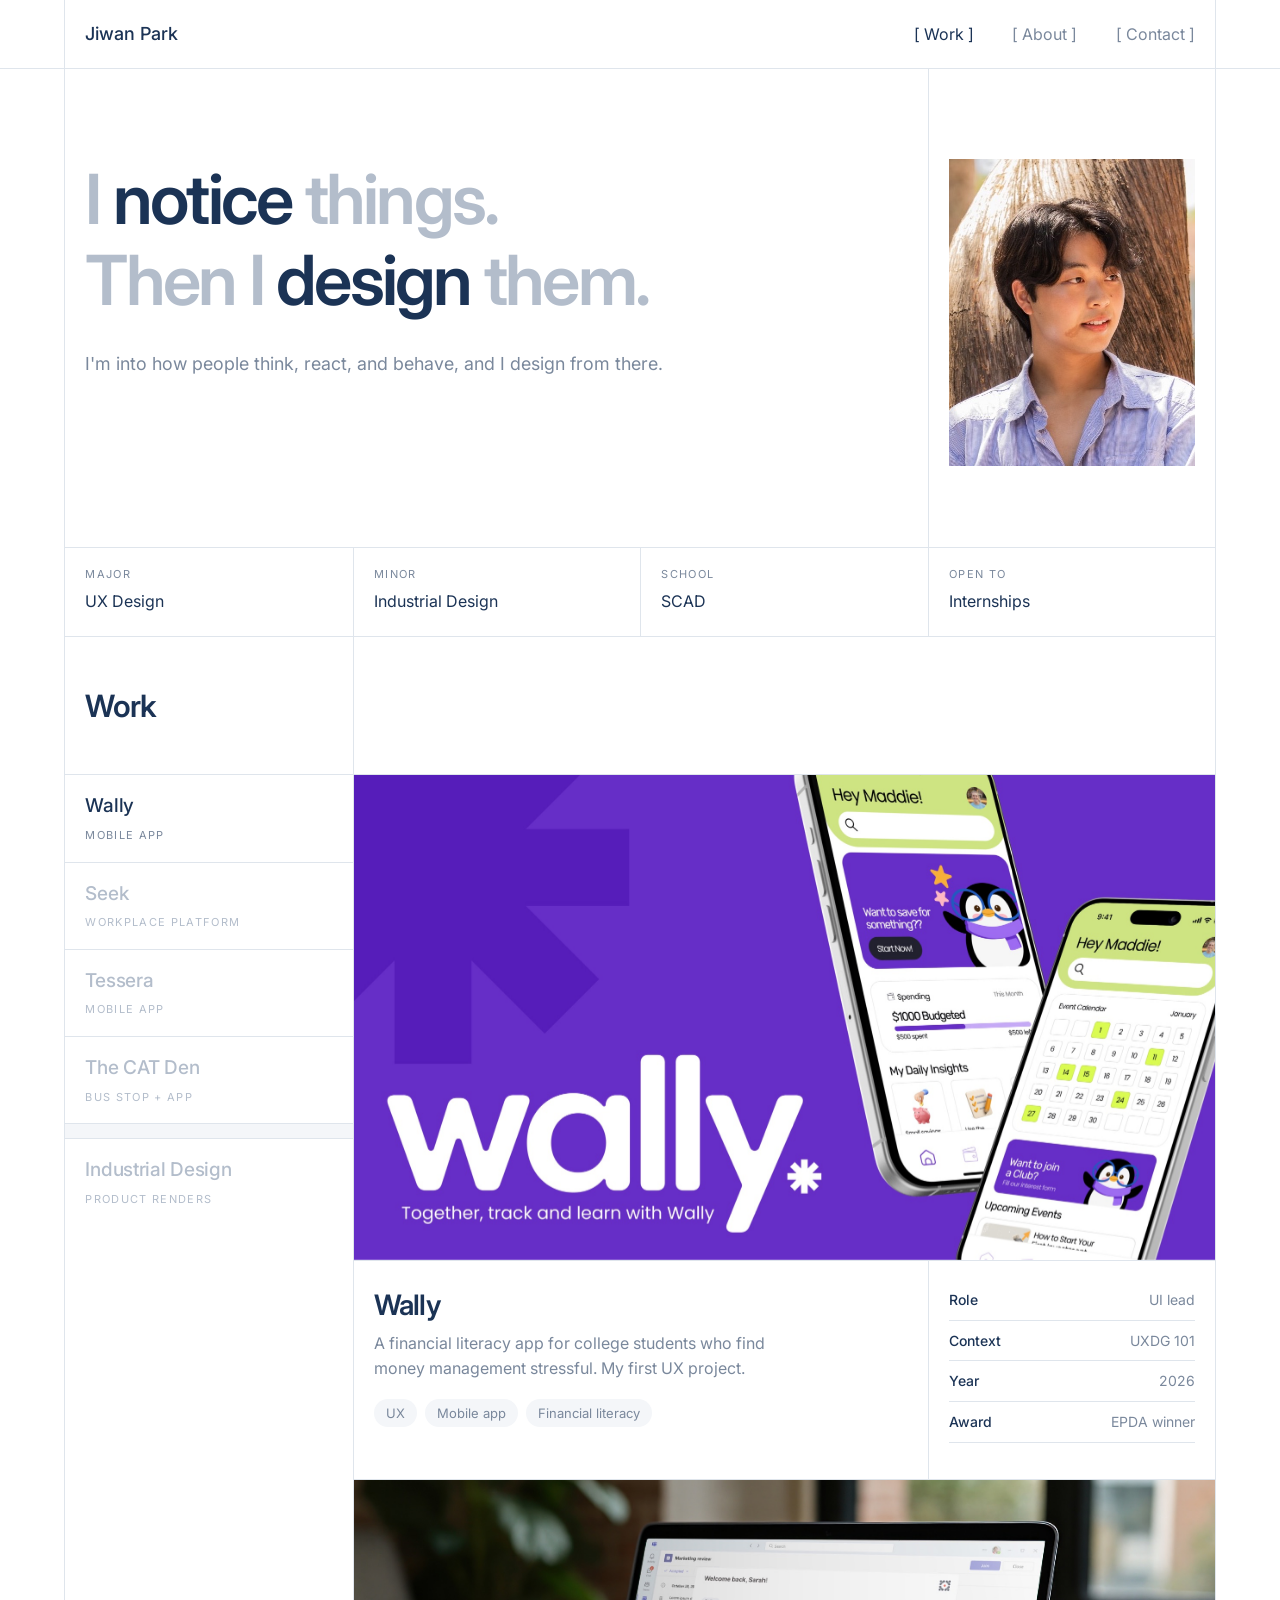
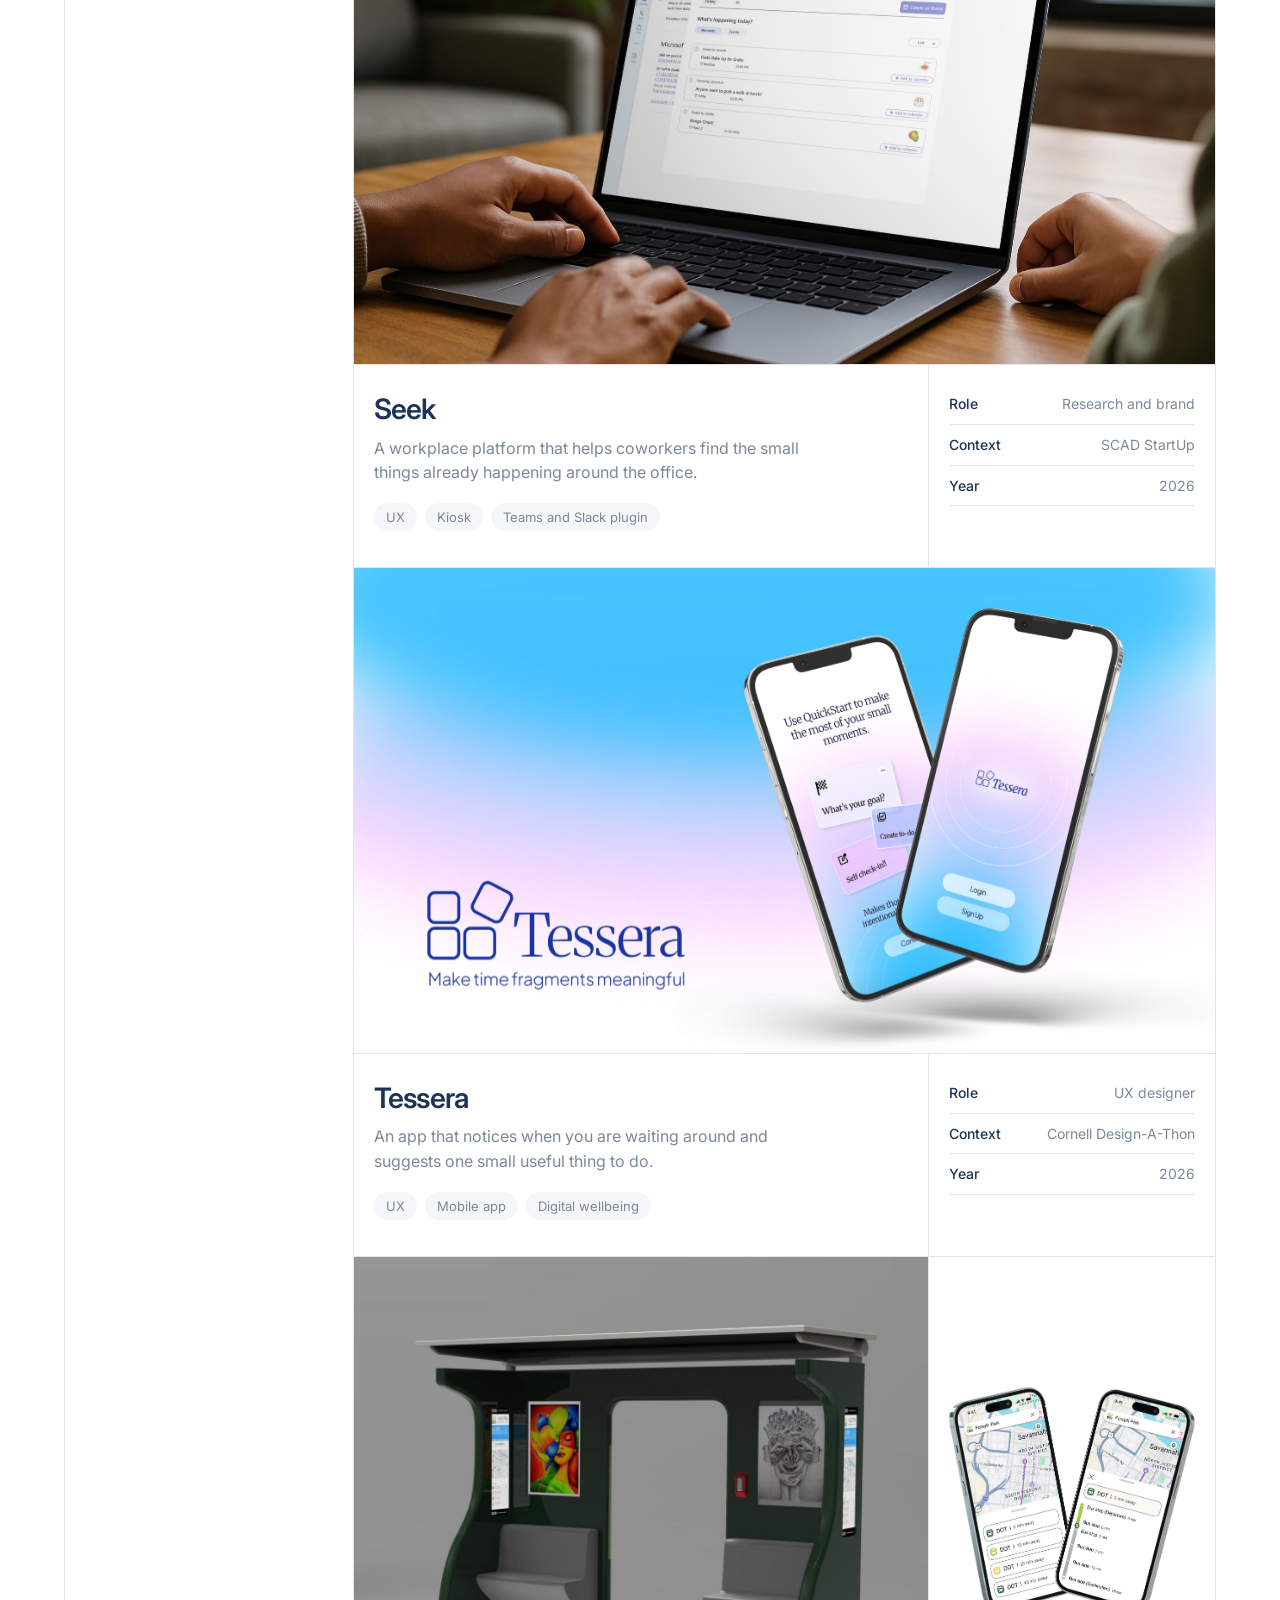
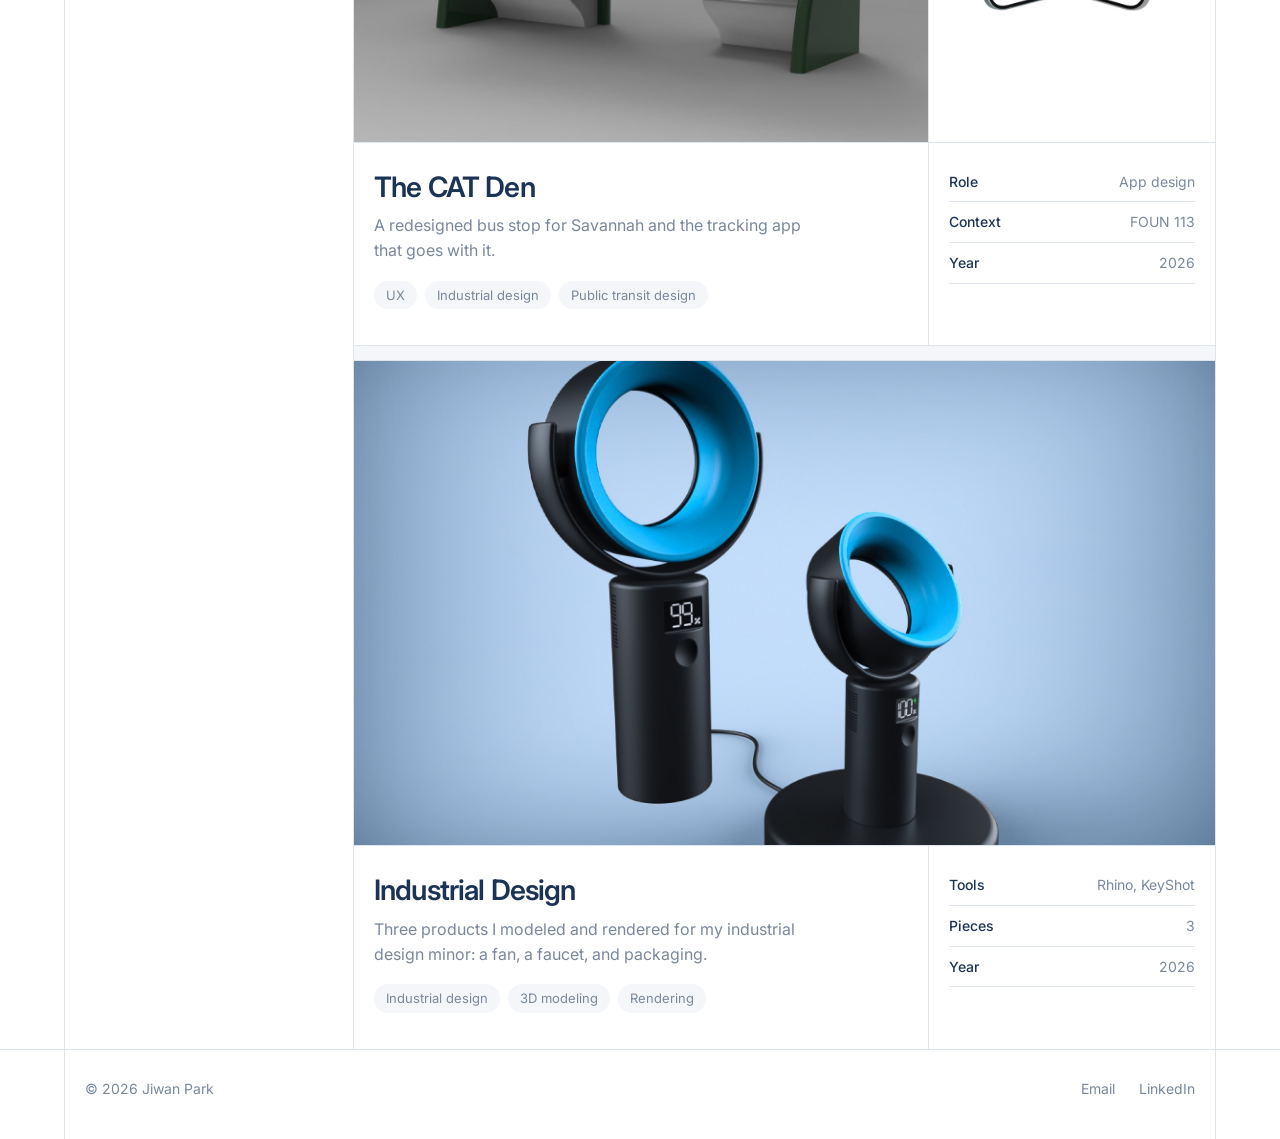
==== index.html @ fd90e338 "Speed up next-project color fade Co-Authored-By: Claude Sonnet 5.5 <noreply@anthropic.com> Claude-Se" ====
<!doctype html>
<html lang="en" class="snap">
<head>
  <meta charset="utf-8">
  <meta name="viewport" content="width=device-width, initial-scale=1">
  <title>Jiwan Park, UX Designer</title>
  <meta name="description" content="Portfolio of Jiwan Park, a UX design student with an industrial design minor at SCAD.">
  <link rel="stylesheet" href="styles.css?v=54">
  <script type="speculationrules">{"prerender":[{"where":{"href_matches":"/*"},"eagerness":"moderate"}]}</script>
</head>
<body>
  <header class="site-header">
    <div class="wrap"><div class="frame">
      <a class="name" href="./">Jiwan Park</a>
      <nav>
        <a href="./" aria-current="page">Work</a>
        <a href="about">About</a>
        <a href="contact">Contact</a>
      </nav>
    </div></div>
  </header>

  <main class="wrap"><div class="frame">
    <!-- DRAFT: headline and intro still to be written with Jiwan -->
    <section class="hero cols row lead">
      <div class="side cell"><img class="portrait" src="assets/portrait.jpg?v=5" alt="Jiwan Park leaning against a tree by a marina"></div>
      <div class="main cell">
        <h1 class="display flip" data-prox>I <em>notice</em> things. Then I <em>design</em> them.</h1>
        <p class="lede">I'm into how people think, react, and behave, and I design from there.</p>
      </div>
    </section>

    <dl class="facts cols row">
      <div><dt>Major</dt><dd>UX Design</dd></div>
      <div><dt>Minor</dt><dd>Industrial Design</dd></div>
      <div><dt>School</dt><dd>SCAD</dd></div>
      <div><dt>Open to</dt><dd>Internships</dd></div>
    </dl>

    <div class="heading cols row" id="work">
      <div class="side cell"><h2>Work</h2></div>
      <div class="main cell"></div>
    </div>

    <section class="work cols row">
      <ul class="work-index side">
        <li><a href="#p1"><strong>Wally</strong><span>Mobile app</span></a></li>
        <li><a href="#p2"><strong>Seek</strong><span>Workplace platform</span></a></li>
        <li><a href="#p3"><strong>Tessera</strong><span>Mobile app</span></a></li>
        <li><a href="#p4"><strong>The CAT Den</strong><span>Bus stop + app</span></a></li>
        <li class="divide"><a href="#p5"><strong>Industrial Design</strong><span>Product renders</span></a></li>
      </ul>

      <div class="work-list main">
          <a class="project" id="p1" href="work/wally">
            <div class="media"><img class="preview" src="assets/wally/hero.jpg" alt="Wally logo beside two phones showing the app dashboard and event calendar"></div>
            <div class="project-info">
              <div>
                <h3>Wally</h3>
                <p>A financial literacy app for college students who find money management stressful. My first UX project.</p>
                <ul class="tags"><li>UX</li><li>Mobile app</li><li>Financial literacy</li></ul>
              </div>
              <dl><div><dt>Role</dt><dd>UI lead</dd></div><div><dt>Context</dt><dd>UXDG 101</dd></div><div><dt>Year</dt><dd>2026</dd></div><div><dt>Award</dt><dd>EPDA winner</dd></div></dl>
            </div>
          </a>
          <a class="project" id="p2" href="work/seek">
            <div class="media"><img class="preview" src="assets/seek/hero.jpg" alt="Seek plugin open on a laptop"></div>
            <div class="project-info">
              <div>
                <h3>Seek</h3>
                <p>A workplace platform that helps coworkers find the small things already happening around the office.</p>
                <ul class="tags"><li>UX</li><li>Kiosk</li><li>Teams and Slack plugin</li></ul>
              </div>
              <dl><div><dt>Role</dt><dd>Research and brand</dd></div><div><dt>Context</dt><dd>SCAD StartUp</dd></div><div><dt>Year</dt><dd>2026</dd></div></dl>
            </div>
          </a>
          <a class="project" id="p3" href="work/tessera">
            <div class="media"><img class="preview" src="assets/tessera/hero.jpg" alt="Tessera logo beside two phones showing onboarding screens"></div>
            <div class="project-info">
              <div>
                <h3>Tessera</h3>
                <p>An app that notices when you are waiting around and suggests one small useful thing to do.</p>
                <ul class="tags"><li>UX</li><li>Mobile app</li><li>Digital wellbeing</li></ul>
              </div>
              <dl><div><dt>Role</dt><dd>UX designer</dd></div><div><dt>Context</dt><dd>Cornell Design-A-Thon</dd></div><div><dt>Year</dt><dd>2026</dd></div></dl>
            </div>
          </a>
          <a class="project" id="p4" href="work/cat-den">
            <div class="media"><div class="duo preview"><img src="assets/catden/hero-duo.jpg" alt="Render of a green CAT Den bus shelter with seating and display screens"><img src="assets/catden/app-duo.jpg" alt="Two phones showing the CAT Den bus tracking app"></div></div>
            <div class="project-info">
              <div>
                <h3>The CAT Den</h3>
                <p>A redesigned bus stop for Savannah and the tracking app that goes with it.</p>
                <ul class="tags"><li>UX</li><li>Industrial design</li><li>Public transit design</li></ul>
              </div>
              <dl><div><dt>Role</dt><dd>App design</dd></div><div><dt>Context</dt><dd>FOUN 113</dd></div><div><dt>Year</dt><dd>2026</dd></div></dl>
            </div>
          </a>
          <a class="project divide" id="p5" href="industrial-design">
            <div class="media"><img class="preview" src="assets/id/fan-1.jpg" alt="Two black and blue bladeless fans, one on its round charging base"></div>
            <div class="project-info">
              <div>
                <h3>Industrial Design</h3>
                <p>Three products I modeled and rendered for my industrial design minor: a fan, a faucet, and packaging.</p>
                <ul class="tags"><li>Industrial design</li><li>3D modeling</li><li>Rendering</li></ul>
              </div>
              <dl><div><dt>Tools</dt><dd>Rhino, KeyShot</dd></div><div><dt>Pieces</dt><dd>3</dd></div><div><dt>Year</dt><dd>2026</dd></div></dl>
            </div>
          </a>
      </div>
    </section>
  </div></main>

  <footer class="site-footer">
    <div class="wrap"><div class="frame">
      <span>© 2026 Jiwan Park</span>
      <nav>
        <a href="mailto:jiwanpark0212@gmail.com">Email</a>
        <a href="https://www.linkedin.com/in/jiwan-park" target="_blank" rel="noopener noreferrer">LinkedIn</a>
      </nav>
    </div></div>
  </footer>

  <script src="hero-hover.js?v=4"></script>
  <script>
    // Light up the index entry for the project that takes up the most of the screen
    const links = [...document.querySelectorAll(".work-index a")];
    const projects = [...document.querySelectorAll(".project")];
    const header = document.querySelector(".site-header");
    let ticking = false;
    function update() {
      ticking = false;
      const top = header ? header.offsetHeight : 0, bottom = window.innerHeight;
      let best = 0, bestVisible = -1;
      projects.forEach((p, i) => {
        const r = p.getBoundingClientRect();
        const visible = Math.min(r.bottom, bottom) - Math.max(r.top, top);
        if (visible > bestVisible) { bestVisible = visible; best = i; }
      });
      // at the very bottom of the page the last project is the one in view
      if (window.innerHeight + window.scrollY >= document.documentElement.scrollHeight - 2) best = projects.length - 1;
      links.forEach((a, i) => a.classList.toggle("active", i === best));
    }
    function request() { if (!ticking) { ticking = true; requestAnimationFrame(update); } }
    window.addEventListener("scroll", request, { passive: true });
    window.addEventListener("resize", request);
    update();
  </script>
  <script src="site.js?v=11"></script>
</body>
</html>
---- styles.css ----
@import url("https://fonts.googleapis.com/css2?family=Inter:wght@400;500;600&display=swap");

:root {
  --bg: #ffffff;
  --ink: #1b3355;
  --muted: #7a889c;
  --faint: #b3bdcb;
  --line: #dfe5ec;
  --block: #f4f6f9;
  --sans: "Inter", system-ui, sans-serif;
  --gutter: clamp(16px, 5vw, 80px);
  --pad: clamp(14px, 1.6vw, 24px);
  --vpad: clamp(28px, 4vw, 56px);
  --max: 1360px;
  --measure: 60ch;
}

* { box-sizing: border-box; }

html { scroll-behavior: smooth; }

body {
  margin: 0;
  background: var(--bg);
  color: var(--ink);
  font: 400 16px/1.55 var(--sans);
  -webkit-font-smoothing: antialiased;
}

a { color: inherit; text-decoration: none; }
p a, .link { border-bottom: 1px solid var(--faint); transition: border-color .2s; }
p a:hover, .link:hover { border-color: var(--ink); }

img { display: block; max-width: 100%; }

/* The grid is structural: every line is the edge of a cell that holds content.
   Columns sit at 25% and 75% (narrow / wide / narrow); rows are divided by rules. */
.wrap { max-width: var(--max); margin: 0 auto; padding: 0 var(--gutter); }
.frame { border-left: 1px solid var(--line); border-right: 1px solid var(--line); }
.cols { display: grid; grid-template-columns: repeat(4, minmax(0, 1fr)); }
.cols > * { padding-left: var(--pad); padding-right: var(--pad); }
.row { border-bottom: 1px solid var(--line); }
.side { grid-column: 1; }
.main { grid-column: 2 / -1; border-left: 1px solid var(--line); }
.cell { padding-top: var(--vpad); padding-bottom: var(--vpad); }

/* Header */
.site-header {
  position: sticky;
  top: 0;
  z-index: 10;
  background: color-mix(in srgb, var(--bg) 90%, transparent);
  backdrop-filter: blur(10px);
  border-bottom: 1px solid var(--line);
}
.site-header .frame {
  display: flex;
  justify-content: space-between;
  align-items: baseline;
  padding: 20px var(--pad);
}
.site-header .name { font-size: 18px; font-weight: 500; white-space: nowrap; }
.site-header nav { display: flex; gap: clamp(16px, 3vw, 40px); }
.site-header nav a { color: var(--muted); transition: color .2s; white-space: nowrap; }
.site-header nav a::before { content: "[ "; }
.site-header nav a::after { content: " ]"; }
.site-header nav a:hover,
.site-header nav a[aria-current="page"] { color: var(--ink); }

/* Type */
.label {
  font-size: 12px;
  font-weight: 400;
  letter-spacing: .1em;
  text-transform: uppercase;
  color: var(--muted);
  line-height: 1.7;
  margin: 0;
}
.display {
  font: 600 clamp(36px, 5.4vw, 76px)/1.04 var(--sans);
  letter-spacing: -.04em;
  margin: 0;
  text-wrap: balance;
}
.display em { font-style: normal; color: var(--faint); }
.display.flip { color: var(--faint); }
.display.flip em { color: var(--ink); }
.display.flip { line-height: 1.18; }

/* Hero hover effect (built by hero-hover.js) */
.prox { cursor: default; }
.prox-word { display: inline-block; white-space: nowrap; }
.prox-line { display: block; white-space: nowrap; }
.prox-ch { display: inline-block; white-space: pre; }
.prox-ch.is-kw { color: var(--ink); }
.prox-gl { display: inline-block; transform-origin: 0 82%; will-change: transform; }
h2 {
  font: 600 clamp(20px, 2.4vw, 34px)/1.15 var(--sans);
  letter-spacing: -.03em;
  margin: 0 0 16px;
}
.lede { font-size: clamp(17px, 1.4vw, 20px); max-width: var(--measure); color: var(--muted); margin: 0; }
.prose p { max-width: var(--measure); margin: 0 0 1.1em; }
.prose > :last-child { margin-bottom: 0; }

/* Hero (home + case study) */
.hero .cell { padding-top: clamp(48px, 10vh, 120px); padding-bottom: clamp(48px, 9vh, 104px); }
.hero .lede { margin-top: 28px; }
.hero-links { display: flex; gap: 28px; margin: 24px 0 0; font-size: 15px; }

/* Fact strip: four cells, one per column */
.facts { margin: 0; }
.facts > div { padding-top: 18px; padding-bottom: 22px; }
.facts > div + div { border-left: 1px solid var(--line); }
.facts dt { font-size: 11px; letter-spacing: .12em; text-transform: uppercase; color: var(--muted); margin-bottom: 6px; }
.facts dd { margin: 0; }

/* Section heading row: title in the side column, description in the main */
.heading h2 { margin: 0; }
.heading p { margin: 0; color: var(--muted); max-width: 46ch; font-size: clamp(16px, 1.3vw, 19px); }

/* Work: sticky index in the side column, projects in the main */
.work { align-items: start; }
.work-index {
  position: sticky;
  top: 64px;
  /* a long list scrolls inside the column instead of running off screen */
  max-height: calc(100vh - 64px);
  overflow-y: auto;
  scrollbar-width: none;
  list-style: none;
  margin: 0;
  padding: 0;
}
/* the last entry is closed by the section's own rule, so the two never double up */
.work-index li:last-child a { border-bottom: 0; }
.work-index a {
  display: block;
  padding: 16px var(--pad);
  border-bottom: 1px solid var(--line);
  color: var(--faint);
  transition: color .25s;
}
.work-index strong { display: block; font-size: 19px; font-weight: 500; letter-spacing: -.015em; }
.work-index span { font-size: 11px; letter-spacing: .12em; text-transform: uppercase; }
.work-index a:hover, .work-index a.active { color: var(--ink); }
.work-index a.active span, .work-index a:hover span { color: var(--muted); }

.work-list { padding: 0 !important; }
.project { display: block; scroll-margin-top: 64px; border-bottom: 1px solid var(--line); }
.project:last-child { border-bottom: 0; }
.project .preview { border-bottom: 1px solid var(--line); transition: filter .3s; }
.project:hover .preview { filter: brightness(.975); }
.project-info { display: grid; grid-template-columns: 2fr 1fr; }
.project-info > * { padding: 28px var(--pad) 36px; }
.project-info > * + * { border-left: 1px solid var(--line); }
.project h3 { font: 600 clamp(22px, 2.2vw, 30px)/1.15 var(--sans); letter-spacing: -.03em; margin: 0 0 10px; }
.project p { margin: 0 0 18px; color: var(--muted); max-width: 44ch; }
.project dl { margin: 0; font-size: 14px; }
.project dl div { display: flex; justify-content: space-between; gap: 16px; padding: 9px 0; border-bottom: 1px solid var(--line); }
.project dl div:first-child { padding-top: 0; }
.project dt { font-weight: 500; }
.project dd { margin: 0; color: var(--muted); text-align: right; }

.tags { display: flex; flex-wrap: wrap; gap: 8px; padding: 0; margin: 0; list-style: none; }
.tags li {
  font-size: 13px;
  padding: 4px 12px;
  border-radius: 99px;
  background: var(--block);
  color: var(--muted);
}

/* Image placeholders: replace each .ph with an <img> */
.ph {
  background: var(--block);
  display: grid;
  place-items: center;
  color: var(--faint);
  font-size: 11px;
  letter-spacing: .12em;
  text-transform: uppercase;
  text-align: center;
  padding: 16px;
  aspect-ratio: 16 / 10;
}
.ph.tall { aspect-ratio: 4 / 5; }
.ph.wide { aspect-ratio: 21 / 9; }
.ph.peach { background: linear-gradient(135deg, #fdf3ea, #f8d9c2); }
.ph.sky   { background: linear-gradient(135deg, #f1f6fd, #cfe0f6); }
.ph.sage  { background: linear-gradient(135deg, #f3f7f1, #d5e3d2); }
.ph.lilac { background: linear-gradient(135deg, #f6f3fc, #dcd5f1); }

/* Table: rows share the three main columns */
.table { padding: 0 !important; }
.table .row { display: grid; grid-template-columns: repeat(3, minmax(0, 1fr)); align-items: baseline; transition: background .2s; }
.table .row:last-child { border-bottom: 0; }
.table .row > * { padding: 20px var(--pad); }
.table .row.head { color: var(--muted); font-size: 14px; }
.table .row.head > * { padding-top: 12px; padding-bottom: 12px; }
.table a.row:hover { background: var(--block); }
.table .row:not(.head) > :first-child { font-size: 19px; font-weight: 500; letter-spacing: -.015em; }
.table .row > :not(:first-child) { color: var(--muted); }
.table .row > :last-child { text-align: right; }

.note { margin: 0; color: var(--muted); }

/* Case study */
.hero-image { border-bottom: 1px solid var(--line); }
.figures { display: grid; grid-template-columns: 1fr 1fr; gap: 16px; margin-top: 32px; }
.figures .full { grid-column: 1 / -1; }
figure { margin: 0; }
figcaption { font-size: 13px; color: var(--muted); margin-top: 10px; }

.pull {
  font: 500 clamp(20px, 2.1vw, 28px)/1.3 var(--sans);
  letter-spacing: -.02em;
  max-width: 26ch;
  margin: 32px 0;
  padding-left: 20px;
  border-left: 1px solid var(--ink);
}

.outcomes { display: grid; grid-template-columns: repeat(3, 1fr); gap: 24px; margin-top: 32px; }
.outcomes strong { display: block; font: 600 clamp(32px, 4vw, 52px)/1 var(--sans); letter-spacing: -.03em; margin-bottom: 8px; }
.outcomes span { color: var(--muted); font-size: 14px; }

.next .display { font-size: clamp(28px, 3.6vw, 48px); color: var(--faint); transition: color .4s ease; }
.next:hover .display { color: var(--ink); }
.next .label { display: block; }
.next-thumb { display: block; width: 100%; aspect-ratio: 16 / 9; object-fit: cover; margin-top: 14px; }
.duo.next-thumb { display: grid; grid-template-columns: 2fr 1fr; border: 1px solid var(--line); }
.next-desc { margin: 12px 0 0; max-width: 44ch; color: var(--faint); font-size: clamp(16px, 1.3vw, 19px); transition: color .4s ease; }
.next:hover .next-desc { color: var(--muted); }

/* About */
.about h1 { font: 600 clamp(28px, 3.4vw, 48px)/1.1 var(--sans); letter-spacing: -.035em; margin: 0 0 28px; max-width: 20ch; }

/* Footer */
.site-footer { border-top: 1px solid var(--line); margin-top: -1px; color: var(--muted); font-size: 14px; }
.site-footer .frame {
  display: flex;
  justify-content: space-between;
  flex-wrap: wrap;
  gap: 16px;
  padding: 28px var(--pad) 40px;
}
.site-footer nav { display: flex; gap: 24px; }
.site-footer a:hover { color: var(--ink); }

/* Row variants.
   default: narrow column left, line at 25% (used where the left column holds content)
   .lead:   title first, small label in the right column, line at 75%
   .open:   no column line; label or title stacks above its content */
@media (min-width: 641px) {
  .lead > .side { grid-column: 4; grid-row: 1; }
  /* the 75% line belongs to the side cell so it lands exactly on the fact strip's line */
  .lead > .main { grid-column: 1 / 4; grid-row: 1; border-left: 0; }
  .lead > .side { border-left: 1px solid var(--line); }
  .lead.solo > .main { grid-column: 1 / -1; }   /* no side cell: title spans the full row */
}
.open > .side, .open > .main { grid-column: 1 / -1; border-left: 0; }
.open > .side { padding-bottom: 0; }
.open > .main { padding-top: 12px; }
.table.full { grid-column: 1 / -1; }
.table.full .row { grid-template-columns: 2fr 1fr 1fr; }

/* CV table: name | line | detail | date */
.cv-label { padding: 14px var(--pad); }
.table.cv .row { grid-template-columns: 1fr 2fr 1fr; align-items: stretch; }
.table.cv .row.wide { grid-template-columns: 1fr 3fr; }
.table.cv .row > :nth-child(2) { border-left: 1px solid var(--line); }
.table.cv .row.wide > :last-child { text-align: left; }

/* Narrow screens: side and main stack, keeping the horizontal rules */
@media (max-width: 640px) {
  .site-header .name { font-size: 16px; }
  .site-header nav { gap: 12px; font-size: 14px; }
  .side, .main { grid-column: 1 / -1; }
  .main { border-left: 0; }
  .side.cell { padding-bottom: 0; }
  .side.cell + .main.cell { padding-top: 16px; }
  .work-index { display: none; }
  .about .side { max-width: 240px; }
  .facts > div { grid-column: span 2; }
  .facts > div:nth-child(odd) { border-left: 0; }
  .facts > div:nth-child(n + 3) { border-top: 1px solid var(--line); }
  .project-info { grid-template-columns: 1fr; }
  .project-info > * + * { border-left: 0; padding-top: 0; }
  .figures, .outcomes { grid-template-columns: 1fr; }
  .table .row { grid-template-columns: 1.4fr 1fr auto; }
  .table.cv .row, .table.cv .row.wide { grid-template-columns: 1fr; }
  .table.cv .row > * + * { border-left: 0 !important; padding-top: 0; text-align: left !important; }
}

@media (prefers-reduced-motion: reduce) {
  * { transition: none !important; scroll-behavior: auto !important; }
}

/* CV labels sit inside the first cell, above the name, so the column line never breaks */
@media (min-width: 641px) {
  .cv-group { position: relative; }
  .cv-label { position: absolute; top: 18px; left: 0; padding: 0 var(--pad); border: 0; font-size: 11px; }
  .cv .row:first-child > * { padding-top: 48px; }
}

/* Images */
.project img.preview { width: 100%; aspect-ratio: 16 / 9; object-fit: cover; }
img.hero-image { width: 100%; }
figure img { width: 100%; background: var(--block); }
figure.contain img { max-height: 760px; object-fit: contain; }
.prose ul { max-width: var(--measure); margin: 0 0 1.1em; padding-left: 1.1em; }
.prose li { margin-bottom: .4em; }
.prose h3 { font: 600 17px/1.3 var(--sans); letter-spacing: -.01em; margin: 1.6em 0 .4em; }

/* Draft marker: anything highlighted still needs a real answer from Jiwan */
mark.todo { background: #fff1b8; color: inherit; padding: 0 .25em; border-radius: 3px; }
.figures { align-items: start; margin-bottom: 1.4em; }
.outcomes { margin-bottom: 32px; }
.prose > .figures:last-child { margin-bottom: 0; }

/* CV rows inside a group have no dividers; only the groups are separated */
.table.cv .row { border-bottom: .5px solid var(--line); }
.table.cv .row:last-child { border-bottom: 0; }
.table.cv .row > * { padding-top: 14px; padding-bottom: 14px; }
.table.cv .row:last-child > * { padding-bottom: 22px; }
@media (max-width: 640px) { .table.cv .row:first-child > * { padding-top: 16px; } }

/* Two images sharing one frame, split by a line */
.duo { display: grid; grid-template-columns: 1.25fr 1fr; grid-template-rows: minmax(0, 1fr); min-height: 0; }
.duo img { width: 100%; height: 100%; object-fit: cover; }
.duo img + img { border-left: 1px solid var(--line); }
.project .duo.preview { aspect-ratio: 16 / 9; grid-template-columns: 2fr 1fr; }
.duo.hero-image { aspect-ratio: 16 / 8; }
.duo img:first-child { object-position: 50% 60%; }
/* The second image is a cut-out on white: show all of it instead of cropping */
.duo img + img { object-fit: contain; padding: 6%; background: #fff; min-width: 0; min-height: 0; }
@media (min-width: 641px) { .table.cv .row:first-child > * { padding-top: 46px; } }
/* Lines under each CV group match the thin row dividers */
.cv-group { border-bottom-width: .5px; }
/* The line under the last CV group is drawn by the footer, so thin that one too */
main:has(.cv-group) + .site-footer { border-top-width: .5px; margin-top: -.5px; }

/* Portrait */
.portrait { width: 100%; aspect-ratio: 4 / 5; object-fit: cover; }
@media (max-width: 640px) { .hero .portrait { max-width: 160px; } }

/* About: expandable sections. Title left, plus on the right that turns into a cross when open */
.acc summary {
  display: flex;
  justify-content: space-between;
  align-items: center;
  gap: 24px;
  padding: 26px var(--pad);
  cursor: pointer;
  list-style: none;
}
.acc summary::-webkit-details-marker { display: none; }
.acc summary h2 { margin: 0; font-size: clamp(19px, 1.9vw, 24px); letter-spacing: -.02em; color: var(--faint); transition: color .75s ease; }
.acc summary:hover h2, .acc[open] summary h2 { color: var(--ink); }
.acc-icon { position: relative; flex: none; width: 18px; height: 18px; transition: transform .56s cubic-bezier(.45, .05, .2, 1); }
.acc-icon::before, .acc-icon::after { content: ""; position: absolute; background: var(--faint); transition: background .75s ease; }
.acc-icon::before { left: 0; right: 0; top: 50%; height: 1.5px; margin-top: -.75px; }
.acc-icon::after { top: 0; bottom: 0; left: 50%; width: 1.5px; margin-left: -.75px; }
.acc[open] .acc-icon { transform: rotate(45deg); }
.acc.is-closing .acc-icon { transform: none; }
.acc summary:hover .acc-icon::before, .acc summary:hover .acc-icon::after,
.acc[open] .acc-icon::before, .acc[open] .acc-icon::after { background: var(--ink); }
.acc-body { padding: 0 var(--pad) 34px; color: var(--muted); font-size: clamp(16px, 1.35vw, 18px); line-height: 1.9; }
.acc-body p { max-width: 72ch; margin: 0 0 1em; }
.acc-body p:last-child { margin-bottom: 0; }
.acc-body b { font-weight: 500; color: var(--ink); }

/* One tall figure on the left, two stacked on the right */
@media (min-width: 641px) {
  .figures.tall-left { grid-template-columns: 1fr 2.2fr; }
  .figures.tall-left .tall { grid-row: span 2; }
  /* The last figure fills whatever height is left, so its image ends level with the tall one */
  .figures.tall-left { grid-template-rows: auto 1fr; }
  .figures.tall-left figure:last-child { align-self: stretch; display: flex; flex-direction: column; }
  .figures.tall-left figure:last-child img { flex: 1 1 0; min-height: 0; contain: size; object-fit: cover; }
}

/* Back link above a project page's title */
.back { display: block; padding: 14px var(--pad); font-size: 12px; letter-spacing: .1em; text-transform: uppercase; color: var(--muted); transition: color .2s; }
.back:hover { color: var(--ink); }
/* Three nav links do not fit beside the name on a phone: let the nav drop to its own line */
@media (max-width: 640px) {
  .site-header .frame { flex-wrap: wrap; row-gap: 6px; }
}

/* A thick band separates the UX projects from the industrial design work */
.work-index li.divide { border-top: 14px solid var(--block); }
.work-index li.divide a { border-top: 1px solid var(--line); }
.project.divide { border-top: 14px solid var(--block); }
.project.divide .preview { border-top: 1px solid var(--line); }
/* Contact facts hold long addresses: one per line on a phone */
@media (max-width: 640px) {
  .facts.stack > div { grid-column: 1 / -1; border-left: 0; }
  .facts.stack > div + div { border-top: 1px solid var(--line); }
}

/* Cursor: a single ring (built by site.js). Native cursor returns if JS or mouse is missing. */
html.has-cursor, html.has-cursor * { cursor: none !important; }
.cursor-ring {
  position: fixed; top: 0; left: 0; z-index: 9999; pointer-events: none;
  width: 28px; height: 28px; margin: -14px 0 0 -14px;
  border: 1.5px solid #fff; border-radius: 50%;
  mix-blend-mode: difference;
  opacity: 0;
  transition: opacity .18s, width .15s, height .15s, margin .15s;
}
.cursor-ring { view-transition-name: cursor; }      /* stays put and solid while pages swap */
.cursor-ring.on { opacity: .4; }                     /* light while moving */
.cursor-ring.on.down {                               /* while the button is held: darker outline, smaller ring */
  opacity: 1; width: 22px; height: 22px; margin: -11px 0 0 -11px;
}

/* Scrolling is plain and native. */

/* Project images: slow zoom and a small drift toward the cursor on hover */
.media { overflow: hidden; border-bottom: 1px solid var(--line); }
.project.divide .media { border-top: 1px solid var(--line); }
.project .media > .preview,
.project.divide .media > .preview { border: 0; transition: transform .9s cubic-bezier(.2, .7, .2, 1), filter .3s; will-change: transform; }
@media (hover: hover) and (prefers-reduced-motion: no-preference) {
  .media:hover > .preview {
    transform: scale(1.06) translate(calc(var(--mx, 0) * -1.2%), calc(var(--my, 0) * -1.2%));
  }
}

/* Page transitions: pages fade into each other, the header stays put */
@view-transition { navigation: auto; }
.site-header { view-transition-name: site-header; }
::view-transition-old(root) { animation: pt-out .3s ease both; }
::view-transition-new(root) { animation: pt-in .65s cubic-bezier(.2, .7, .2, 1) both; }
::view-transition-group(cursor) { animation: none; z-index: 9999; mix-blend-mode: difference; }
::view-transition-old(cursor) { display: none; }
::view-transition-new(cursor) { animation: none; }
@keyframes pt-out { to { opacity: 0; } }
@keyframes pt-in { from { opacity: 0; transform: translateY(16px); } }
@media (prefers-reduced-motion: reduce) {
  ::view-transition-group(*), ::view-transition-old(*), ::view-transition-new(*) { animation: none !important; }
}

/* Contact: invitation + pre-filled email buttons */
.invite h2 { margin: 0 0 12px; }
.invite .eyebrow { font-size: 11px; letter-spacing: .12em; text-transform: uppercase; color: var(--muted); margin: 32px 0 12px; }
.invite .actions { display: flex; flex-wrap: wrap; gap: 12px; }
.btn { font: 500 15px/1 var(--sans); letter-spacing: -.01em; color: var(--muted); border: 1px solid var(--line); padding: 14px 20px; transition: color .3s, border-color .3s; }
.btn:hover { color: var(--ink); border-color: var(--ink); }
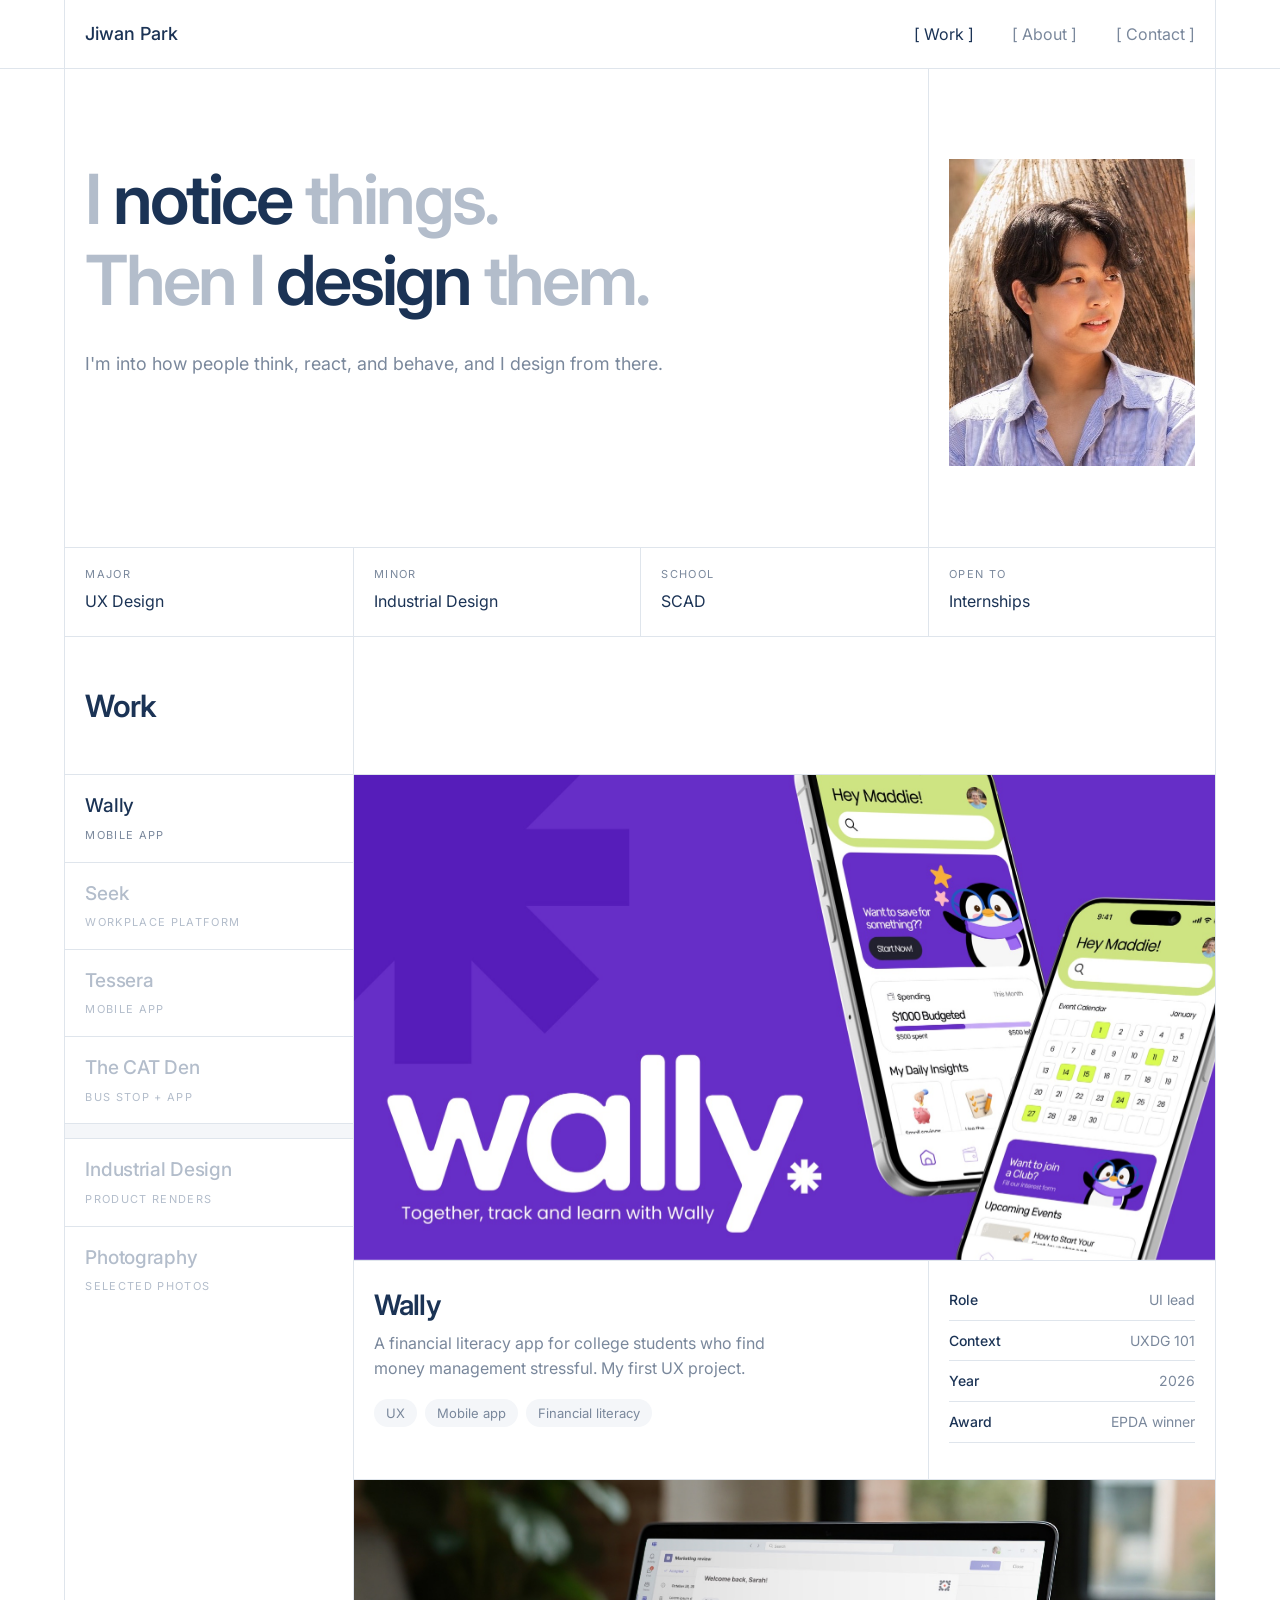
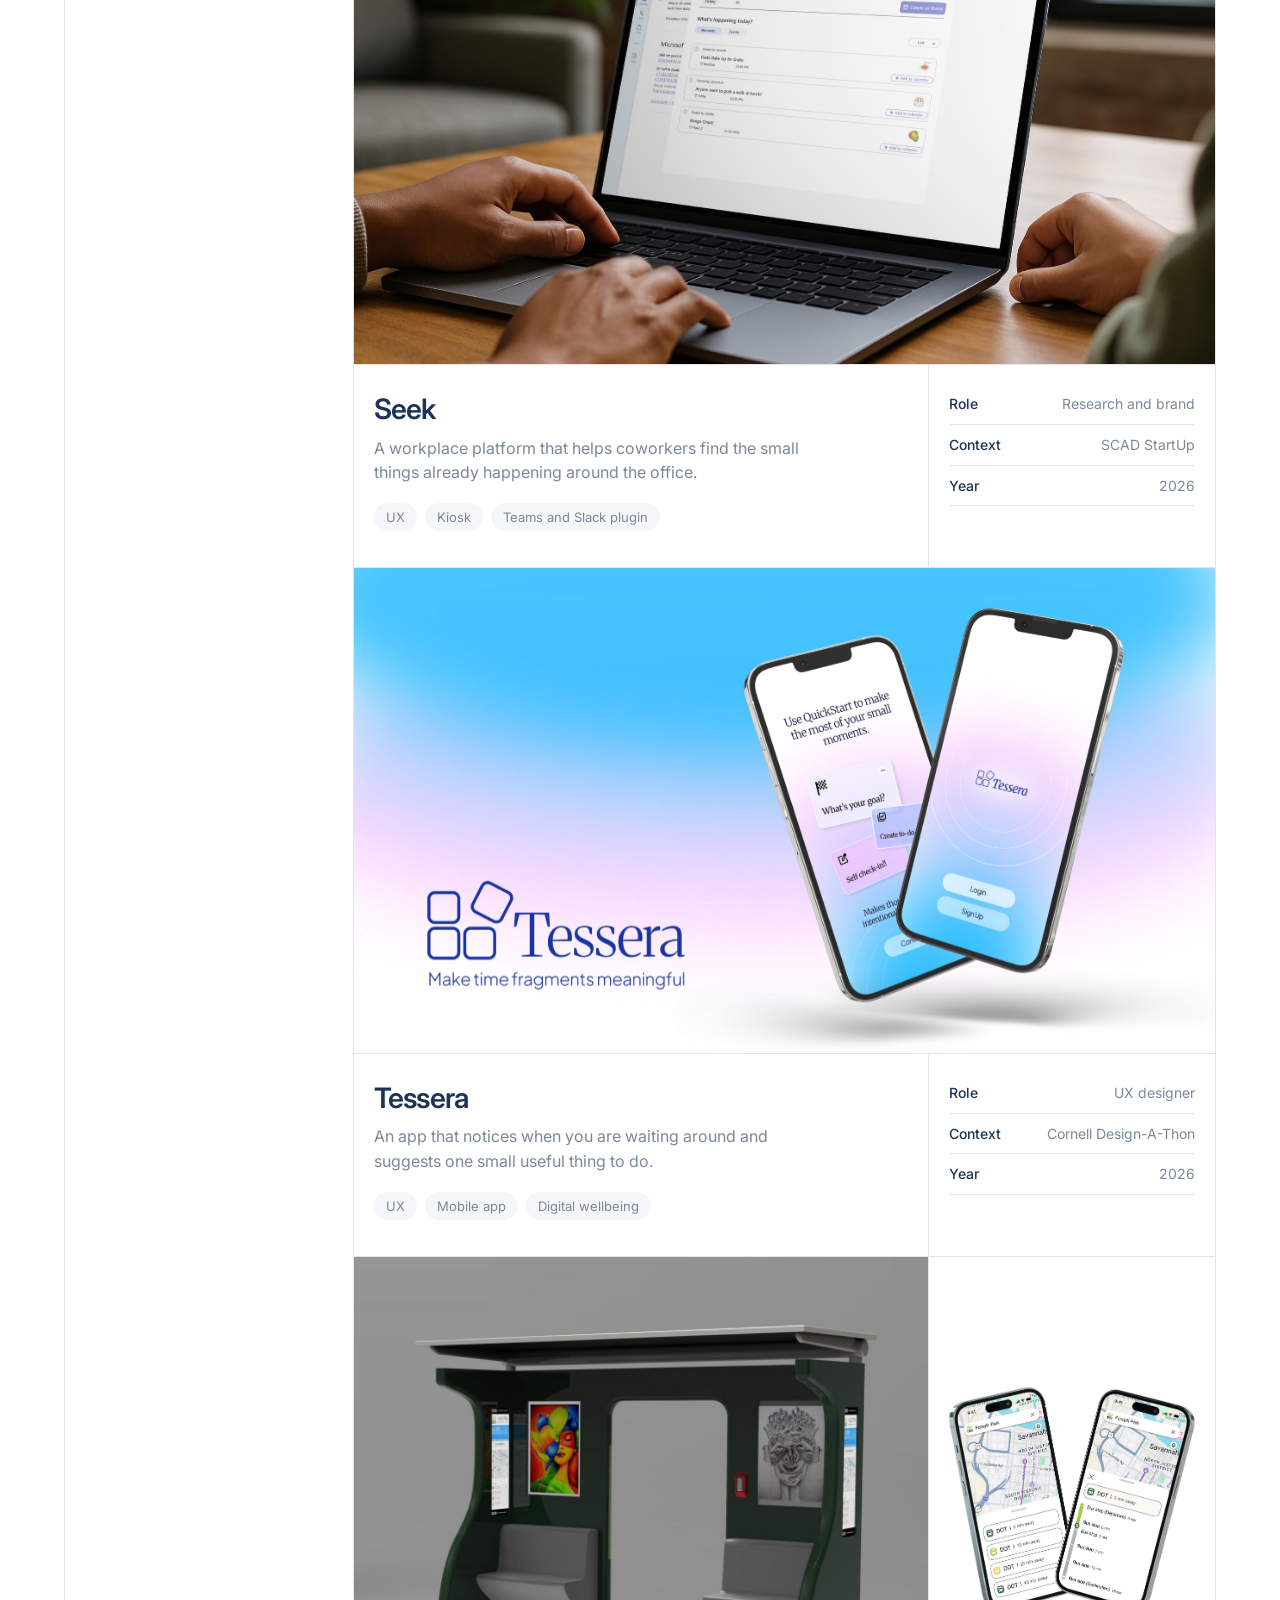
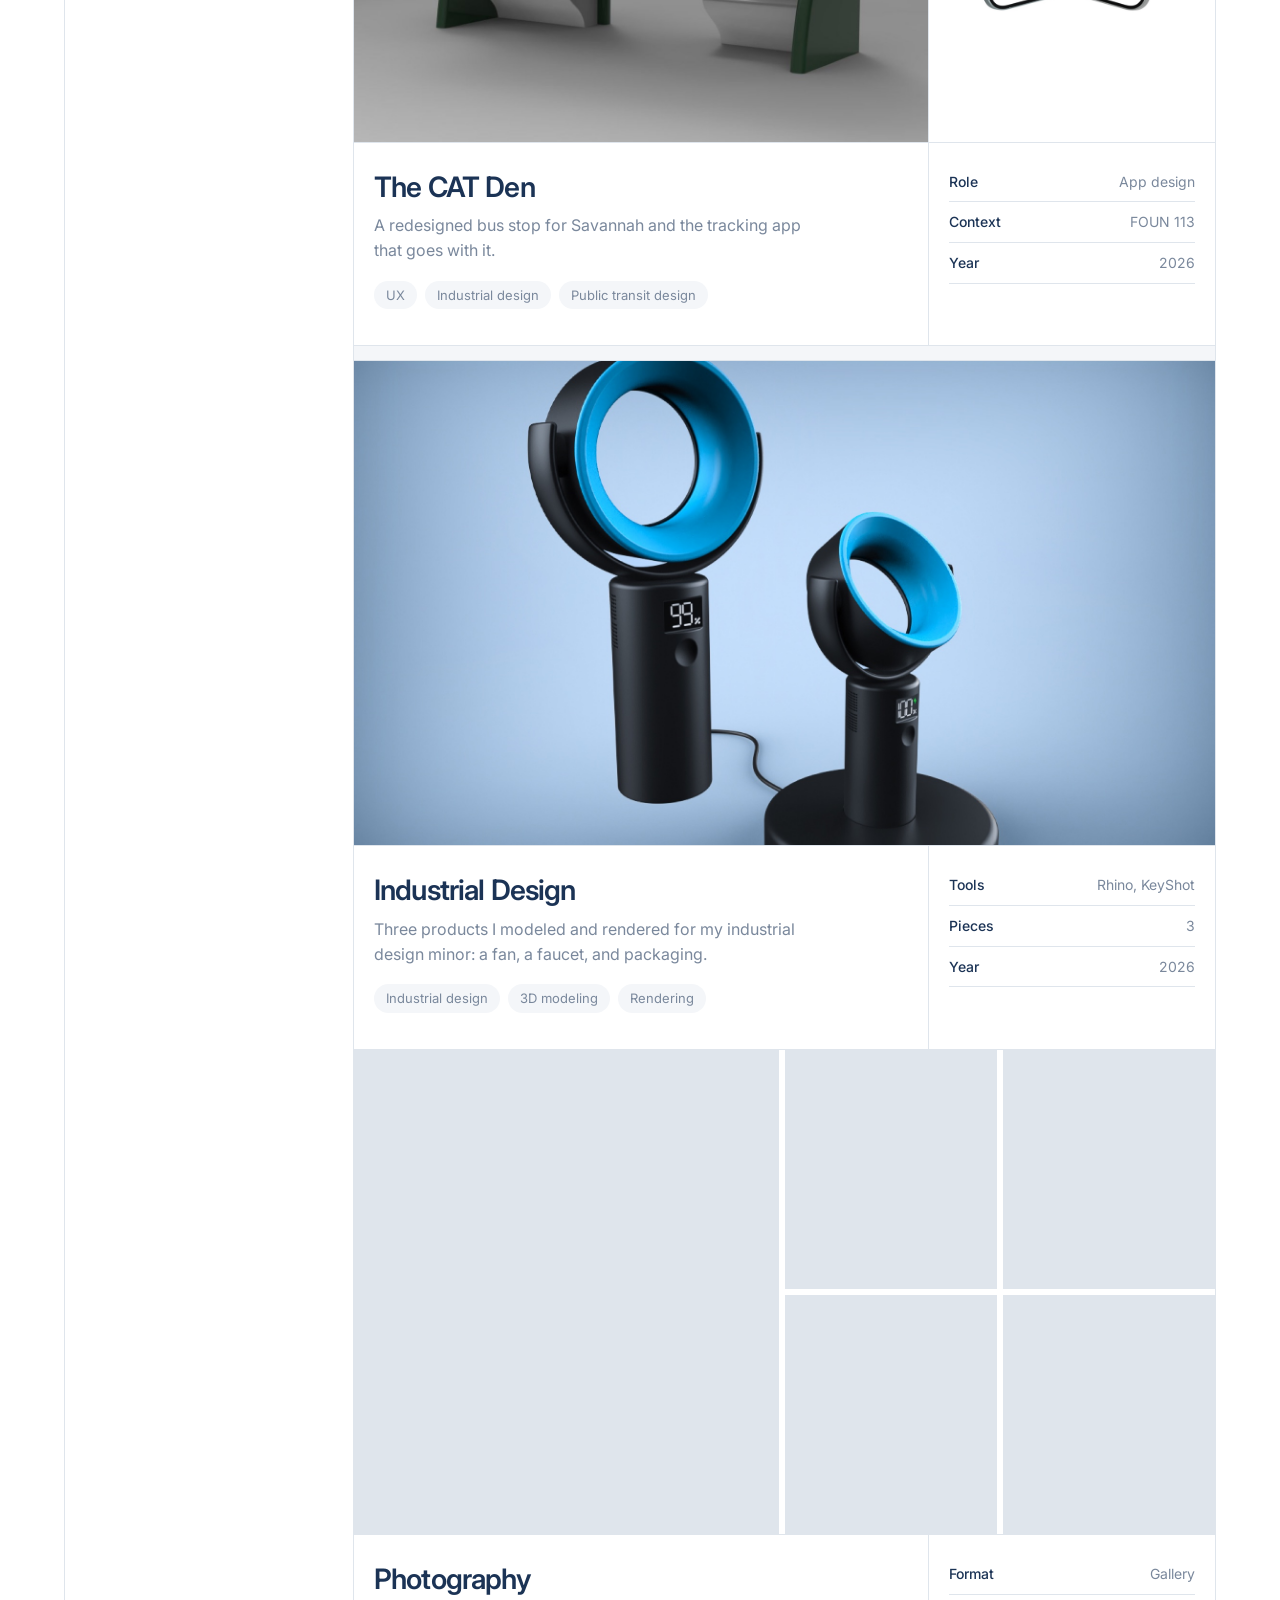
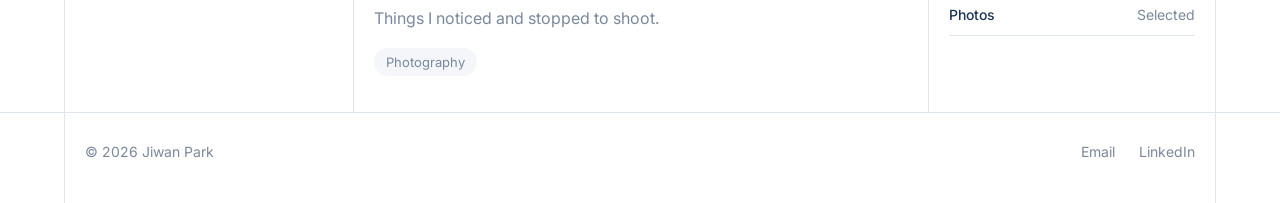
==== commit 7f91d8f8: "Photography page: gallery layout with spotlight hover and full-screen viewer (placeholders), home ca" ====
--- a/index.html
+++ b/index.html
@@ -5,7 +5,7 @@
   <meta name="viewport" content="width=device-width, initial-scale=1">
   <title>Jiwan Park, UX Designer</title>
   <meta name="description" content="Portfolio of Jiwan Park, a UX design student with an industrial design minor at SCAD.">
-  <link rel="stylesheet" href="styles.css?v=54">
+  <link rel="stylesheet" href="styles.css?v=57">
   <script type="speculationrules">{"prerender":[{"where":{"href_matches":"/*"},"eagerness":"moderate"}]}</script>
 </head>
 <body>
@@ -49,6 +49,7 @@
         <li><a href="#p3"><strong>Tessera</strong><span>Mobile app</span></a></li>
         <li><a href="#p4"><strong>The CAT Den</strong><span>Bus stop + app</span></a></li>
         <li class="divide"><a href="#p5"><strong>Industrial Design</strong><span>Product renders</span></a></li>
+        <li><a href="#p6"><strong>Photography</strong><span>Selected photos</span></a></li>
       </ul>
 
       <div class="work-list main">
@@ -107,6 +108,17 @@
               <dl><div><dt>Tools</dt><dd>Rhino, KeyShot</dd></div><div><dt>Pieces</dt><dd>3</dd></div><div><dt>Year</dt><dd>2026</dd></div></dl>
             </div>
           </a>
+          <a class="project" id="p6" href="photography">
+            <div class="media"><div class="collage preview" aria-hidden="true"><i></i><i></i><i></i><i></i><i></i></div></div>
+            <div class="project-info">
+              <div>
+                <h3>Photography</h3>
+                <p>Things I noticed and stopped to shoot.</p>
+                <ul class="tags"><li>Photography</li></ul>
+              </div>
+              <dl><div><dt>Format</dt><dd>Gallery</dd></div><div><dt>Photos</dt><dd>Selected</dd></div></dl>
+            </div>
+          </a>
       </div>
     </section>
   </div></main>
@@ -146,6 +158,6 @@
     window.addEventListener("resize", request);
     update();
   </script>
-  <script src="site.js?v=11"></script>
+  <script src="site.js?v=12"></script>
 </body>
 </html>
--- a/styles.css
+++ b/styles.css
@@ -450,3 +450,42 @@
 .invite .actions { display: flex; flex-wrap: wrap; gap: 12px; }
 .btn { font: 500 15px/1 var(--sans); letter-spacing: -.01em; color: var(--muted); border: 1px solid var(--line); padding: 14px 20px; transition: color .3s, border-color .3s; }
 .btn:hover { color: var(--ink); border-color: var(--ink); }
+
+/* Placeholder collage (home card and "More work" thumb) until real photos go in */
+.collage { display: grid; grid-template-columns: 2fr 1fr 1fr; grid-template-rows: 1fr 1fr; gap: 6px; aspect-ratio: 16 / 9; background: var(--bg); }
+.collage i { background: var(--line); }
+.collage i:first-child { grid-row: span 2; }
+
+/* Photography gallery */
+.gallery { columns: 3; column-gap: 16px; padding: var(--vpad) var(--pad); }
+.shot { display: block; position: relative; width: 100%; margin: 0 0 16px; padding: 0; border: 0; overflow: hidden; aspect-ratio: var(--ar, 1.5); break-inside: avoid; background: var(--line); cursor: pointer;
+  opacity: 0; transform: translateY(14px); transition: opacity .6s ease, transform .7s cubic-bezier(.2, .7, .2, 1); }
+.shot.in { opacity: 1; transform: none; }
+.shot img { width: 100%; height: 100%; object-fit: cover; }
+.shot .shot-no { position: absolute; left: 12px; bottom: 10px; font-size: 11px; letter-spacing: .12em; color: var(--muted); }
+@media (hover: hover) {
+  .gallery:hover .shot.in { opacity: .35; }
+  .gallery .shot.in:hover { opacity: 1; }
+}
+@media (max-width: 900px) { .gallery { columns: 2; column-gap: 12px; } .shot { margin-bottom: 12px; } }
+@media (prefers-reduced-motion: reduce) { .shot { opacity: 1; transform: none; transition: opacity .3s; } }
+
+/* Full-screen viewer */
+.lb { position: fixed; inset: 0; z-index: 100; background: #0c1524; opacity: 0; transition: opacity .28s ease; color: #fff; }
+.lb[hidden] { display: none; }
+.lb.open { opacity: 1; }
+.lb-lock { overflow: hidden; }
+.lb-stage { display: grid; place-items: center; width: 100%; height: 100%; padding: 72px 96px; }
+.lb-item { display: grid; place-items: center; width: 100%; height: 100%; animation: lb-in .4s ease both; }
+.lb-item img { max-width: 100%; max-height: calc(100vh - 144px); width: auto; height: auto; }
+.lb-ph { width: min(100%, calc((100vh - 144px) * var(--ar, 1.5))); aspect-ratio: var(--ar, 1.5); background: #263a5c; display: grid; place-items: center; font-size: 13px; letter-spacing: .12em; color: rgba(255, 255, 255, .45); }
+@keyframes lb-in { from { opacity: 0; } }
+.lb-close, .lb-nav { position: absolute; background: none; border: 0; color: rgba(255, 255, 255, .55); font: 500 13px/1 var(--sans); letter-spacing: .12em; text-transform: uppercase; cursor: pointer; transition: color .3s; padding: 14px; }
+.lb-close:hover, .lb-nav:hover { color: #fff; }
+.lb-close { top: 18px; right: 22px; }
+.lb-nav { top: 50%; margin-top: -24px; font-size: 26px; letter-spacing: 0; }
+.lb-nav.prev { left: 22px; }
+.lb-nav.next { right: 22px; }
+.lb-count { position: absolute; left: 0; right: 0; bottom: 22px; text-align: center; font-size: 12px; letter-spacing: .12em; color: rgba(255, 255, 255, .45); }
+@media (max-width: 640px) { .lb-stage { padding: 64px 16px; } .lb-nav { display: none; } }
+@media (prefers-reduced-motion: reduce) { .lb, .lb-item { transition: none; animation: none; } }
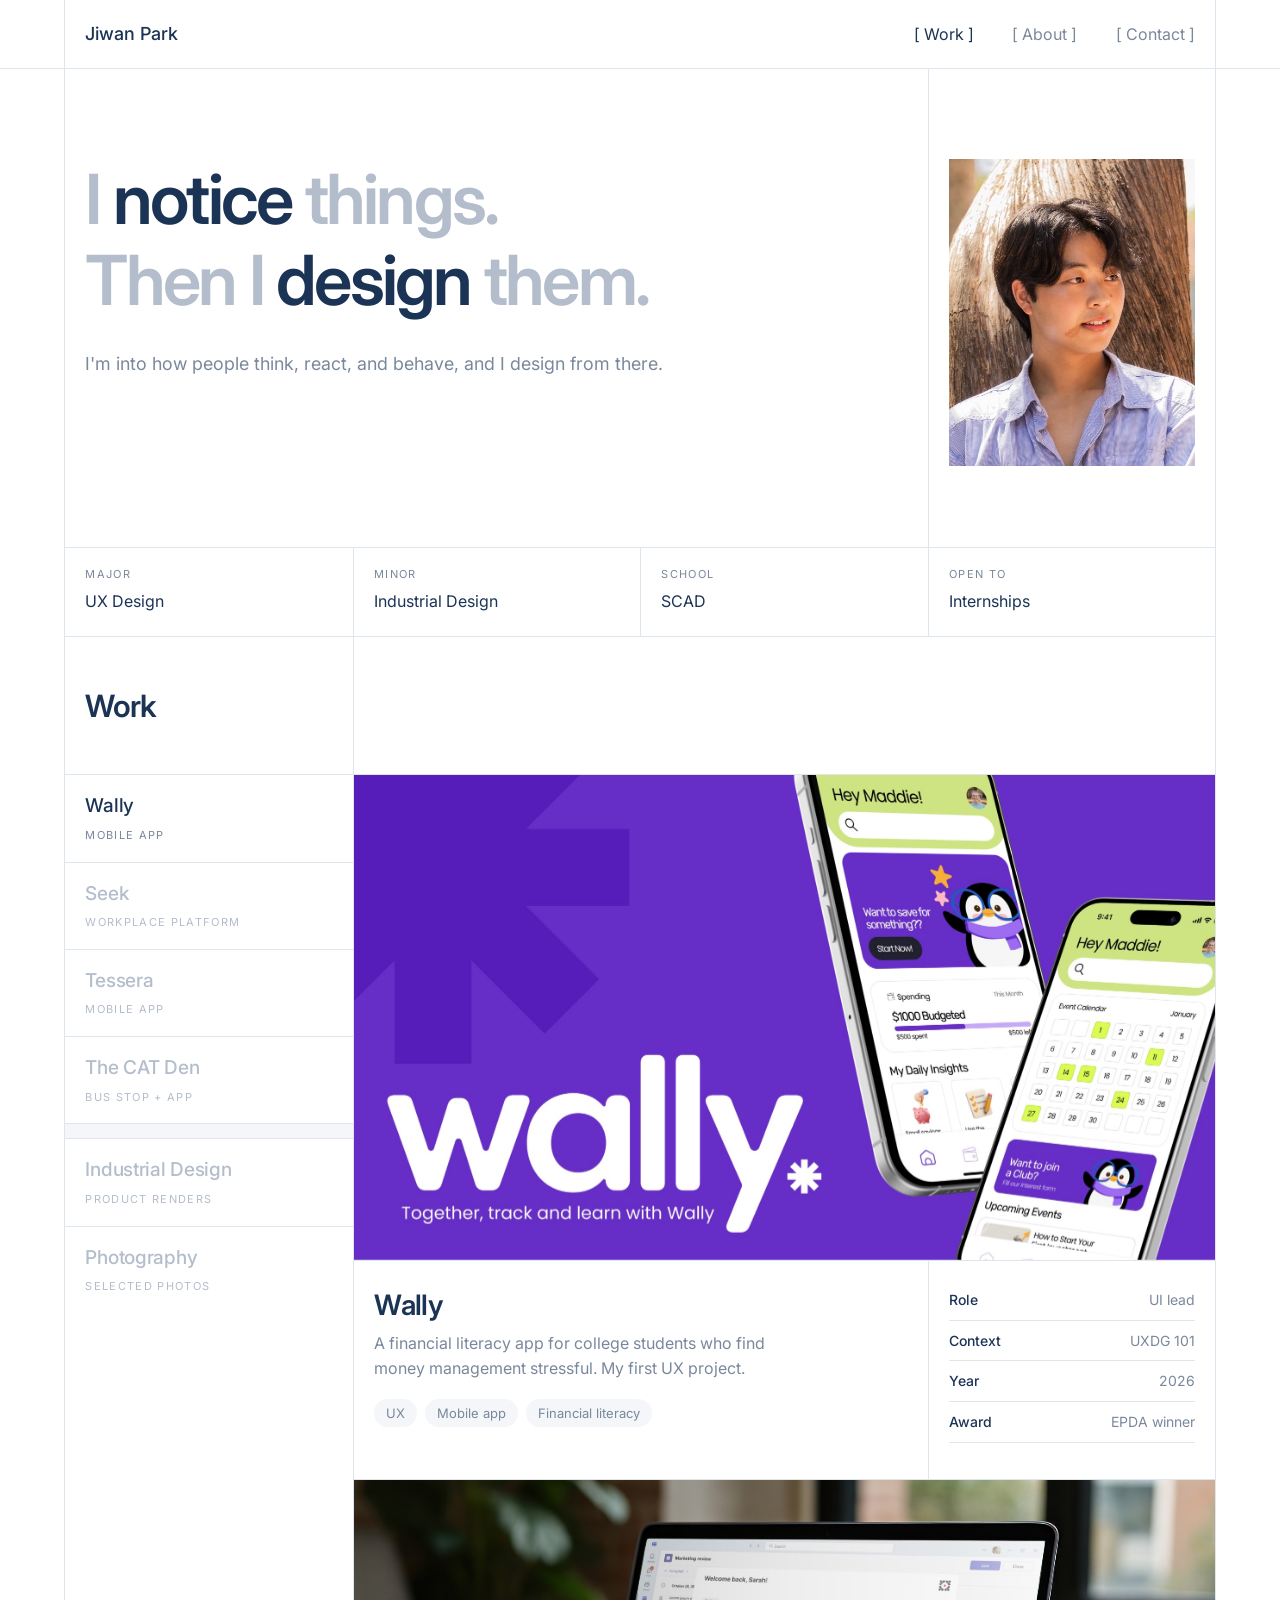
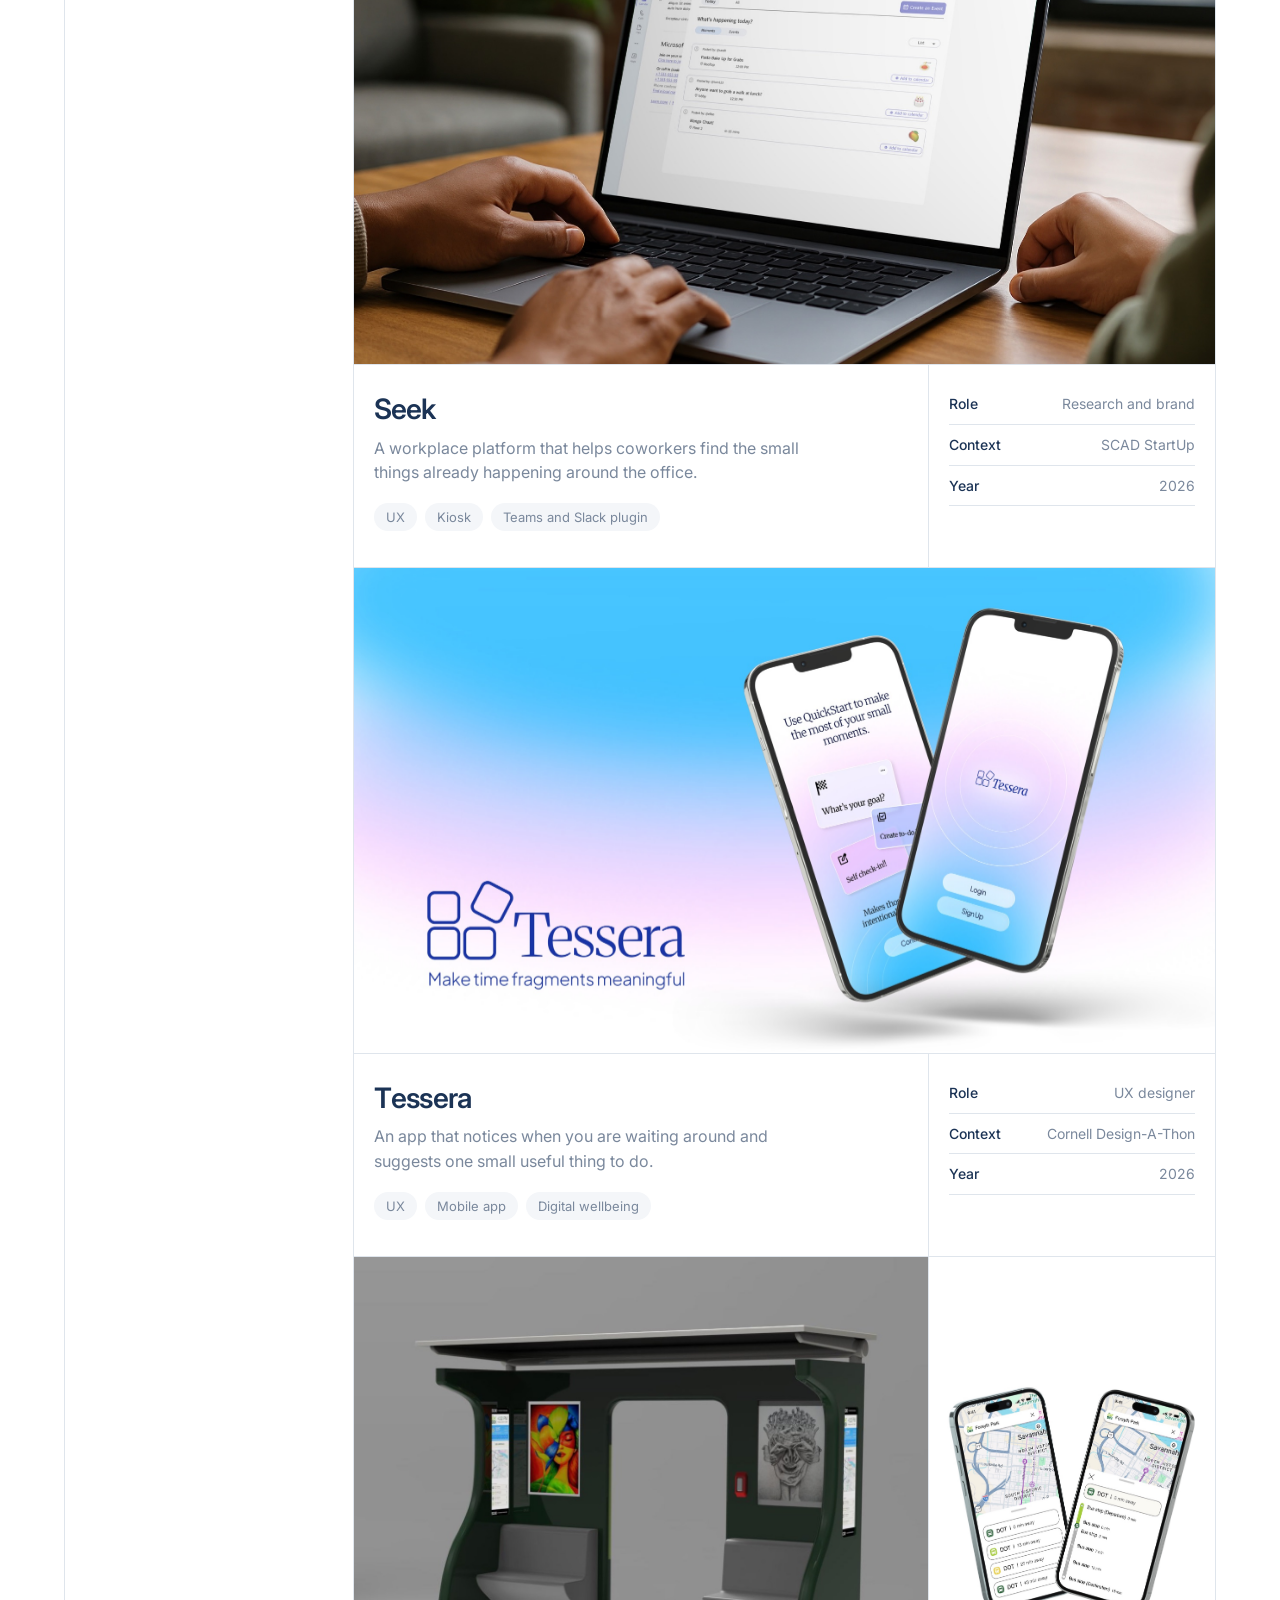
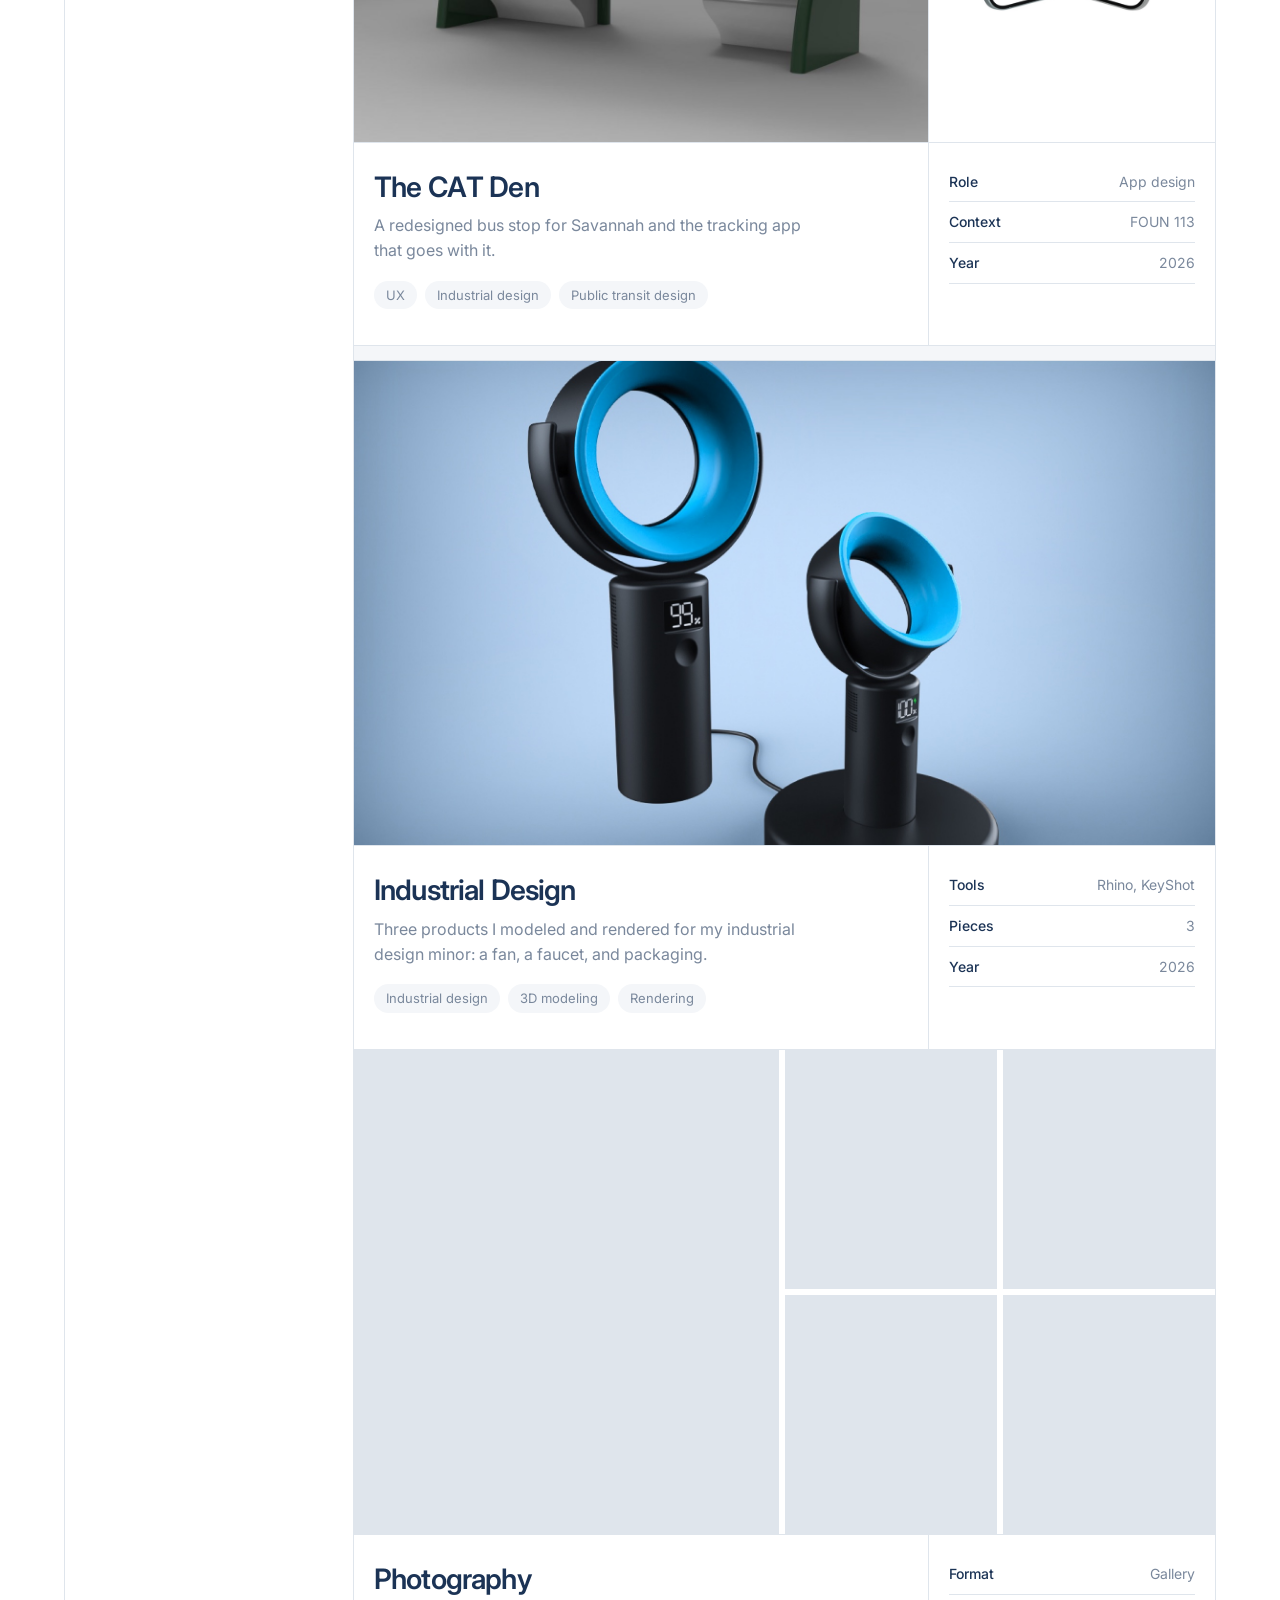
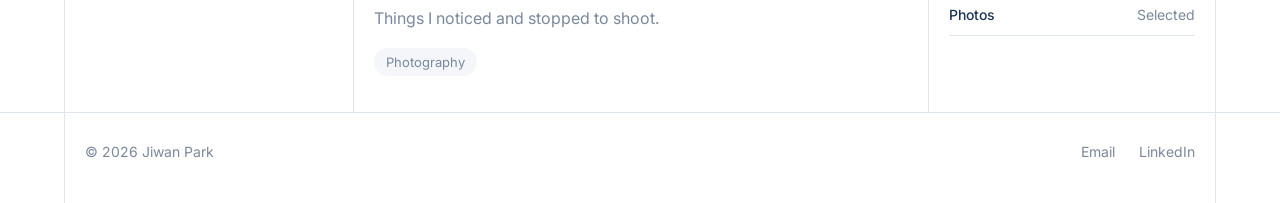
==== commit a19dec4a: "Hover effect on project card titles; reach scales with heading size, re-measures when page height ch" ====
--- a/index.html
+++ b/index.html
@@ -5,7 +5,7 @@
   <meta name="viewport" content="width=device-width, initial-scale=1">
   <title>Jiwan Park, UX Designer</title>
   <meta name="description" content="Portfolio of Jiwan Park, a UX design student with an industrial design minor at SCAD.">
-  <link rel="stylesheet" href="styles.css?v=57">
+  <link rel="stylesheet" href="styles.css?v=58">
   <script type="speculationrules">{"prerender":[{"where":{"href_matches":"/*"},"eagerness":"moderate"}]}</script>
 </head>
 <body>
@@ -57,7 +57,7 @@
             <div class="media"><img class="preview" src="assets/wally/hero.jpg" alt="Wally logo beside two phones showing the app dashboard and event calendar"></div>
             <div class="project-info">
               <div>
-                <h3>Wally</h3>
+                <h3 data-prox>Wally</h3>
                 <p>A financial literacy app for college students who find money management stressful. My first UX project.</p>
                 <ul class="tags"><li>UX</li><li>Mobile app</li><li>Financial literacy</li></ul>
               </div>
@@ -68,7 +68,7 @@
             <div class="media"><img class="preview" src="assets/seek/hero.jpg" alt="Seek plugin open on a laptop"></div>
             <div class="project-info">
               <div>
-                <h3>Seek</h3>
+                <h3 data-prox>Seek</h3>
                 <p>A workplace platform that helps coworkers find the small things already happening around the office.</p>
                 <ul class="tags"><li>UX</li><li>Kiosk</li><li>Teams and Slack plugin</li></ul>
               </div>
@@ -79,7 +79,7 @@
             <div class="media"><img class="preview" src="assets/tessera/hero.jpg" alt="Tessera logo beside two phones showing onboarding screens"></div>
             <div class="project-info">
               <div>
-                <h3>Tessera</h3>
+                <h3 data-prox>Tessera</h3>
                 <p>An app that notices when you are waiting around and suggests one small useful thing to do.</p>
                 <ul class="tags"><li>UX</li><li>Mobile app</li><li>Digital wellbeing</li></ul>
               </div>
@@ -90,7 +90,7 @@
             <div class="media"><div class="duo preview"><img src="assets/catden/hero-duo.jpg" alt="Render of a green CAT Den bus shelter with seating and display screens"><img src="assets/catden/app-duo.jpg" alt="Two phones showing the CAT Den bus tracking app"></div></div>
             <div class="project-info">
               <div>
-                <h3>The CAT Den</h3>
+                <h3 data-prox>The CAT Den</h3>
                 <p>A redesigned bus stop for Savannah and the tracking app that goes with it.</p>
                 <ul class="tags"><li>UX</li><li>Industrial design</li><li>Public transit design</li></ul>
               </div>
@@ -101,7 +101,7 @@
             <div class="media"><img class="preview" src="assets/id/fan-1.jpg" alt="Two black and blue bladeless fans, one on its round charging base"></div>
             <div class="project-info">
               <div>
-                <h3>Industrial Design</h3>
+                <h3 data-prox>Industrial Design</h3>
                 <p>Three products I modeled and rendered for my industrial design minor: a fan, a faucet, and packaging.</p>
                 <ul class="tags"><li>Industrial design</li><li>3D modeling</li><li>Rendering</li></ul>
               </div>
@@ -112,7 +112,7 @@
             <div class="media"><div class="collage preview" aria-hidden="true"><i></i><i></i><i></i><i></i><i></i></div></div>
             <div class="project-info">
               <div>
-                <h3>Photography</h3>
+                <h3 data-prox>Photography</h3>
                 <p>Things I noticed and stopped to shoot.</p>
                 <ul class="tags"><li>Photography</li></ul>
               </div>
@@ -133,7 +133,7 @@
     </div></div>
   </footer>
 
-  <script src="hero-hover.js?v=4"></script>
+  <script src="hero-hover.js?v=5"></script>
   <script>
     // Light up the index entry for the project that takes up the most of the screen
     const links = [...document.querySelectorAll(".work-index a")];
--- a/styles.css
+++ b/styles.css
@@ -90,6 +90,7 @@
 
 /* Hero hover effect (built by hero-hover.js) */
 .prox { cursor: default; }
+.project .prox { cursor: inherit; }
 .prox-word { display: inline-block; white-space: nowrap; }
 .prox-line { display: block; white-space: nowrap; }
 .prox-ch { display: inline-block; white-space: pre; }
